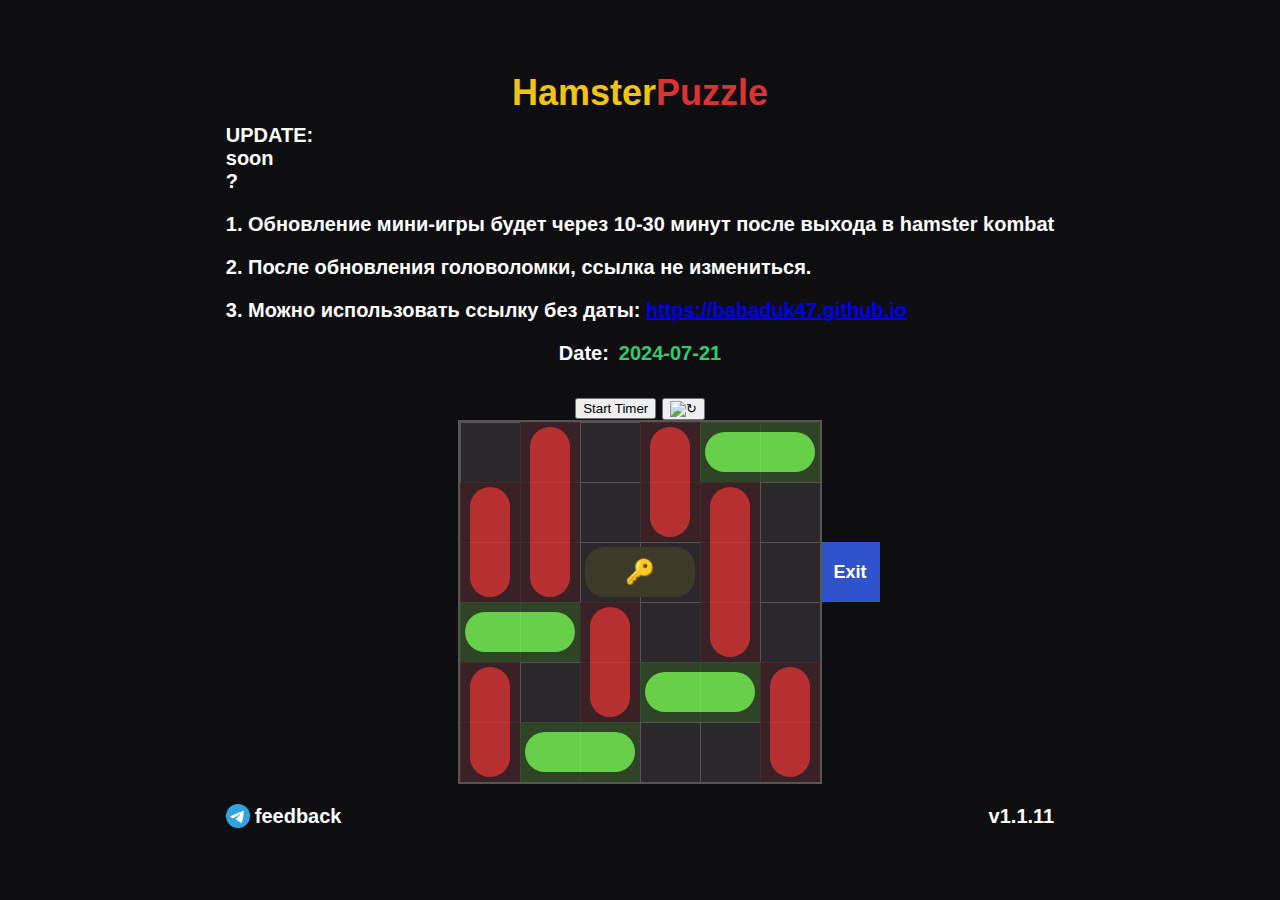
==== index.html @ 1330edd0 "v1.1.11 - fix name" ====
<!DOCTYPE html>
<html lang="en">
<head>
    <meta charset="UTF-8">
    <meta name="viewport" content="width=device-width, initial-scale=1.0">
    <title>Hamster Puzzle</title>
    <link rel="stylesheet" href="style.css?v1.1.11">
    <link rel="shortcut icon" href="favicon.ico" type="image/x-icon">
    <link rel="icon" href="favicon.ico" type="image/x-icon">
    <meta name="keywords" content="hamster kombat, ключ, мини-игра, тренировка, головоломка, хомяк">
    <meta name="robots" content="index, follow">
    <meta name="title" content="Мини-игра в Hamster Kombat">
    <meta property="og:title" content="Hamster Puzzle">
    <meta property="og:site_name" content="Hamster Puzzle">
    <meta property="og:type" content="website">
    <meta property="og:url" content="https://babaduk47.github.io">
    <meta property="og:description" content="В Hamster Kombat появилась головоломка, за решение которой можно получить ключ.">
    <meta property="og:image" content="https://babaduk47.github.io/humster-puzzle.png">
    <meta name="description" content="В Hamster Kombat появилась головоломка, за решение которой можно получить ключ.">
</head>
<script async src="https://www.googletagmanager.com/gtag/js?id=G-BL7SQ719F9"></script>
<script>
    window.dataLayer = window.dataLayer || [];

    function gtag() {
        dataLayer.push(arguments);
    }

    gtag('js', new Date());

    gtag('config', 'G-BL7SQ719F9');
</script>
<body>
<div class="container">
    <div id="game-container">
        <div class="caption">
            <div id="caption-hamster">Hamster</div>
            <div id="caption-puzzle">Puzzle</div>
        </div>
        <div id="update-puzzle">
            <div id="update-puzzle-label">UPDATE:</div>
            <span id="update-puzzle-time">soon</span>
            <div class="tooltip" tabindex="0">
                <div class="tooltip-symbol">?</div>
                <div class="tooltiptext">
                    <p>1. Обновление мини-игры будет через <span class="important">10-30</span> минут после выхода в hamster kombat</p>
                    <p>2. После обновления головоломки, ссылка <span class="important">не измениться.</span></p>
                    <p>3. Можно использовать ссылку без даты: <a href="https://babaduk47.github.io">https://babaduk47.github.io</a></p>
                </div>
            </div>
        </div>
        <div class="date-wraper">
            <div id="date-label">Date:</div>
            <div id="date-display"></div>
        </div>

        <div class="controls">
            <button class="button" id="timerButton">Start Timer</button>
            <button class="button" id="refreshButton"><img src="refresh-icon.png" alt="↻"></button>
        </div>

        <div id="grid"></div>
        <div class="footer">
            <div id="footer-social">
                <a href="https://t.me/v_stasiuk47" target="_blank">
                    <img src="telegram-logo.jpeg" alt="telegram logo">
                    feedback
                </a>
            </div>
            <div id="footer-version">v1.1.11</div>
        </div>
    </div>
</div>
<script src="script.js?v1.1.11"></script>
</body>
</html>
---- style.css ----
body {
    display: flex;
    justify-content: center;
    align-items: center;
    height: 100vh;
    margin: 0;
    background-color: #0e0e10;
    font-family: "Roboto", sans-serif;
}

#game-container {
    display: flex;
    justify-content: center;
    align-items: center;
    flex-direction: column;
    color: #fff;
    font-size: 20px;
    font-weight: bold;
}

#grid {
    display: grid;
    grid-template-columns: repeat(6, 60px);
    grid-template-rows: repeat(6, 60px);
    position: relative;
    border: 2px solid #555;
    background-color: #2B272D;
}

#grid::before {
    content: '';
    position: absolute;
    top: 0;
    left: 0;
    width: 100%;
    height: 100%;
    background-image: linear-gradient(#555 1px, transparent 1px), linear-gradient(to right, #555 1px, transparent 1px);
    background-size: 60px 60px;
    pointer-events: none;
}

.block {
    color: white;
    font-weight: bold;
    cursor: pointer;
    position: absolute;
    display: flex;
    justify-content: center;
    align-items: center;
    box-sizing: border-box;
    opacity: 0.8;
}

.block.horizontal {
    padding: 10px 5px;
}

.block.vertical {
    padding: 5px 10px;
}

.block-child {
    opacity: 1;
    width: 100%;
    height: 100%;
    border-radius: 20px;
    display: flex;
    justify-content: center;
    align-items: center;
    font-size: 24px;
    -webkit-user-select: none; /* Chrome/Safari */
    -moz-user-select: none; /* Firefox */
    -ms-user-select: none; /* IE/Edge */
    user-select: none; /* Стандартный синтаксис */
}

.red {
    background-color: #3E2025;
}

.red .block-child {
    background-color: #D93334;
}

.green {
    background-color: #304C26;
}

.green .block-child {
    background-color: #77FB4F;
}

.key .block-child {
    background-color: #3E3A29;
}

.key {
    border-radius: 20px;
    display: flex;
    justify-content: center;
    align-items: center;
    font-size: 24px;
    background-color: transparent;
    padding: 5px;
    box-sizing: border-box;
}

.exit {
    width: 60px;
    height: 60px;
    background-color: #2e53cc;
    position: absolute;
    z-index: -1;
    display: flex;
    justify-content: center;
    align-items: center;
    font-size: 18px;
    color: #fff;
    font-weight: bold;
}

#date-display {
    color: #2ecc71;
    padding-left: 10px;
}

.date-wraper {
    display: flex;
    align-items: center;
    margin-bottom: 30px;
}

.caption {
    display: flex;
    align-items: center;
    margin-bottom: 10px;
    font-size: 36px;
}

#caption-hamster {
    color: #f1c40f;

    font-weight: bold;
}

#caption-puzzle {
    color: #D93334;
}

.footer {
    display: flex;
    width: 100%;
    margin-top: 20px;
    justify-content: space-between;
    align-items: center;
}

#footer-social {
    display: flex;
}

#footer-social img {
    width: 24px;
    height: 24px;
    margin-right: 5px;
    border-radius: 50px;
}

#footer-social a {
    display: flex;
    align-items: center;
    color: inherit;
    text-decoration: none;
    background: none;
    border: none;
    outline: none;
}
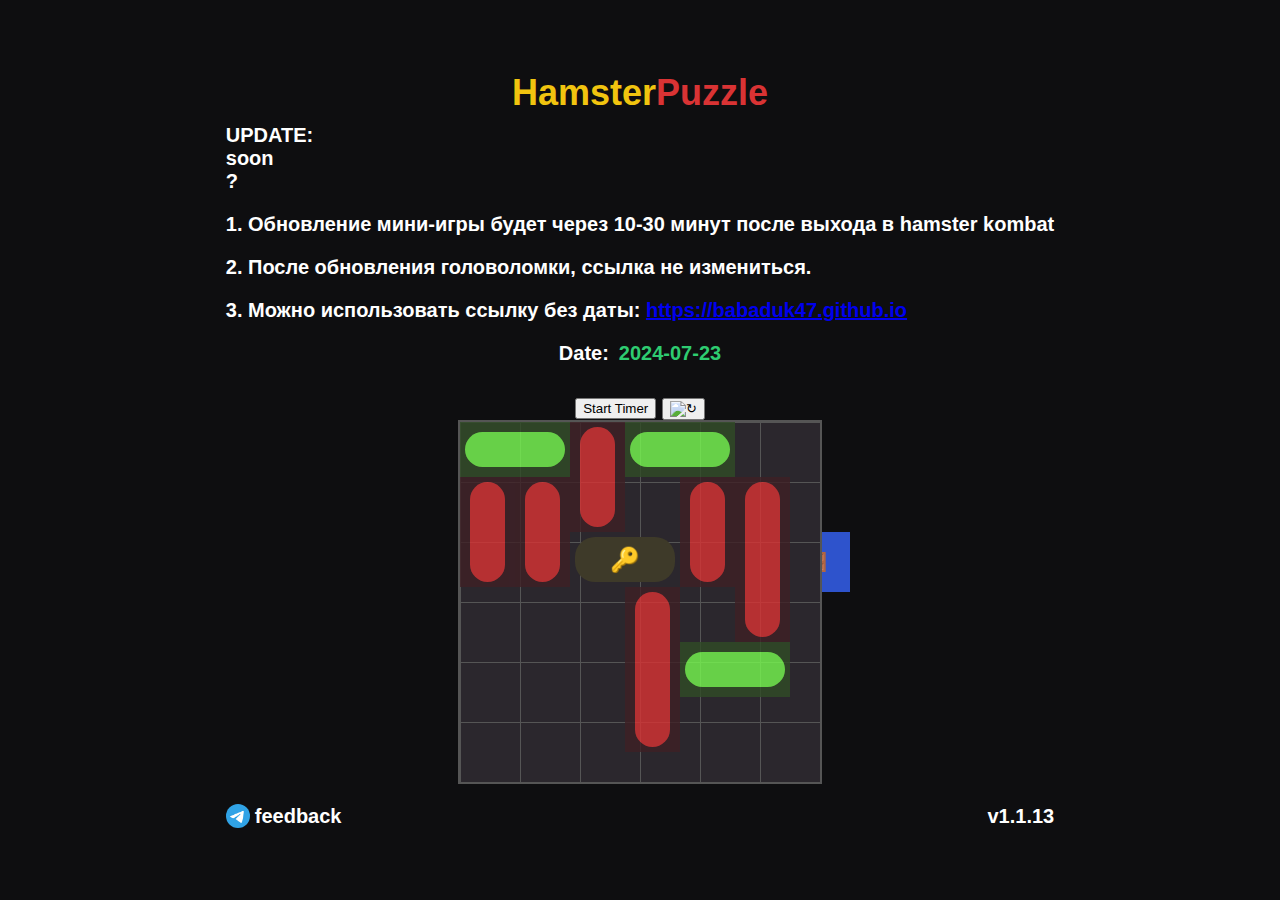
==== commit ab91e2b0: "upd" ====
--- a/index.html
+++ b/index.html
@@ -4,7 +4,7 @@
     <meta charset="UTF-8">
     <meta name="viewport" content="width=device-width, initial-scale=1.0">
     <title>Hamster Puzzle</title>
-    <link rel="stylesheet" href="style.css?v1.1.11">
+    <link rel="stylesheet" href="style.css?v1.1.13">
     <link rel="shortcut icon" href="favicon.ico" type="image/x-icon">
     <link rel="icon" href="favicon.ico" type="image/x-icon">
     <meta name="keywords" content="hamster kombat, ключ, мини-игра, тренировка, головоломка, хомяк">
@@ -67,10 +67,10 @@
                     feedback
                 </a>
             </div>
-            <div id="footer-version">v1.1.11</div>
+            <div id="footer-version">v1.1.13</div>
         </div>
     </div>
 </div>
-<script src="script.js?v1.1.11"></script>
+<script src="script.js?v1.1.13"></script>
 </body>
 </html>
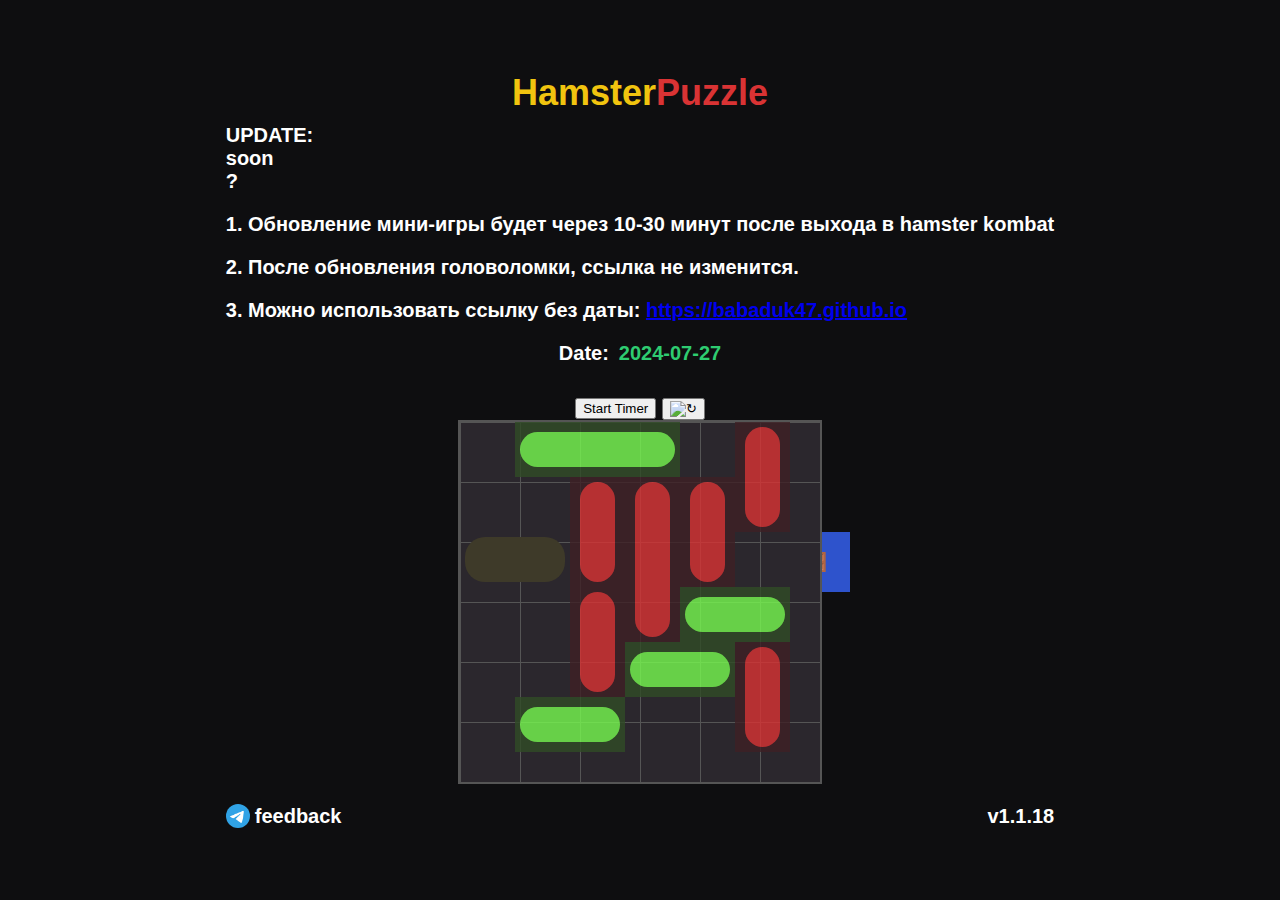
==== commit 01773e66: "v1.1.18 - add map "2024-07-27"" ====
--- a/index.html
+++ b/index.html
@@ -4,19 +4,19 @@
     <meta charset="UTF-8">
     <meta name="viewport" content="width=device-width, initial-scale=1.0">
     <title>Hamster Puzzle</title>
-    <link rel="stylesheet" href="style.css?v1.1.13">
+    <link rel="stylesheet" href="style.css?v1.1.18">
     <link rel="shortcut icon" href="favicon.ico" type="image/x-icon">
     <link rel="icon" href="favicon.ico" type="image/x-icon">
-    <meta name="keywords" content="hamster kombat, ключ, мини-игра, тренировка, головоломка, хомяк">
+    <meta name="keywords" content="hamster kombat, ключ, мини-игра, тренировка, головоломка, хомяк, хамстер">
     <meta name="robots" content="index, follow">
     <meta name="title" content="Мини-игра в Hamster Kombat">
     <meta property="og:title" content="Hamster Puzzle">
     <meta property="og:site_name" content="Hamster Puzzle">
     <meta property="og:type" content="website">
     <meta property="og:url" content="https://babaduk47.github.io">
-    <meta property="og:description" content="В Hamster Kombat появилась головоломка, за решение которой можно получить ключ.">
+    <meta property="og:description" content="В Hamster Kombat появилась головоломка, за решение которой можно получить ключ. Потренируйся что бы забрать награду.">
     <meta property="og:image" content="https://babaduk47.github.io/humster-puzzle.png">
-    <meta name="description" content="В Hamster Kombat появилась головоломка, за решение которой можно получить ключ.">
+    <meta name="description" content="В Hamster Kombat появилась головоломка, за решение которой можно получить ключ. Потренируйся что бы забрать награду.">
 </head>
 <script async src="https://www.googletagmanager.com/gtag/js?id=G-BL7SQ719F9"></script>
 <script>
@@ -30,7 +30,7 @@
 
     gtag('config', 'G-BL7SQ719F9');
 </script>
-<body>
+<body class="hamster-theme">
 <div class="container">
     <div id="game-container">
         <div class="caption">
@@ -44,7 +44,7 @@
                 <div class="tooltip-symbol">?</div>
                 <div class="tooltiptext">
                     <p>1. Обновление мини-игры будет через <span class="important">10-30</span> минут после выхода в hamster kombat</p>
-                    <p>2. После обновления головоломки, ссылка <span class="important">не измениться.</span></p>
+                    <p>2. После обновления головоломки, ссылка <span class="important">не изменится.</span></p>
                     <p>3. Можно использовать ссылку без даты: <a href="https://babaduk47.github.io">https://babaduk47.github.io</a></p>
                 </div>
             </div>
@@ -67,10 +67,10 @@
                     feedback
                 </a>
             </div>
-            <div id="footer-version">v1.1.13</div>
+            <div id="footer-version">v1.1.18</div>
         </div>
     </div>
 </div>
-<script src="script.js?v1.1.13"></script>
+<script src="script.js?v1.1.18"></script>
 </body>
 </html>
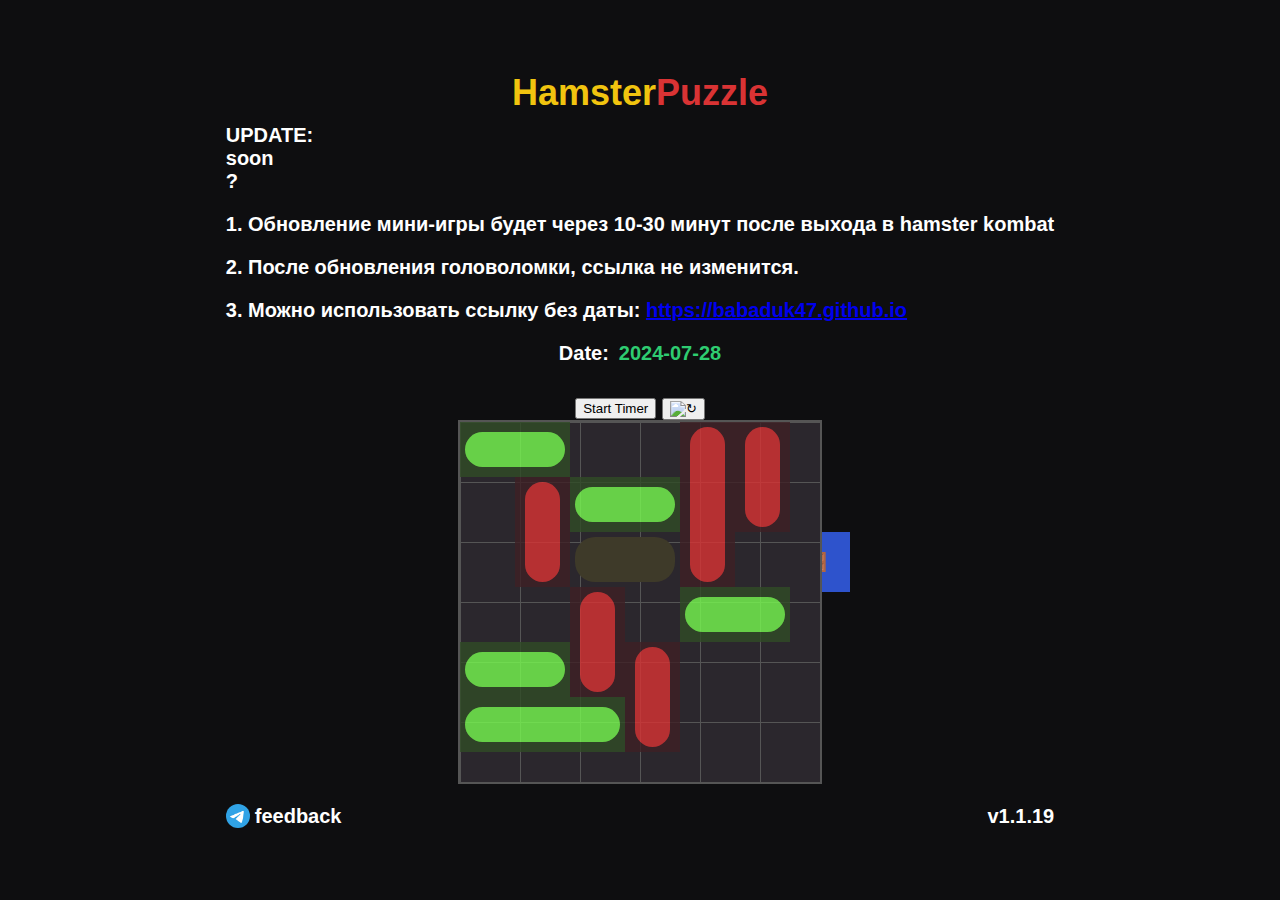
==== commit de775c46: "v1.1.19 - add map "2024-07-28"" ====
--- a/index.html
+++ b/index.html
@@ -4,7 +4,7 @@
     <meta charset="UTF-8">
     <meta name="viewport" content="width=device-width, initial-scale=1.0">
     <title>Hamster Puzzle</title>
-    <link rel="stylesheet" href="style.css?v1.1.18">
+    <link rel="stylesheet" href="style.css?v1.1.19">
     <link rel="shortcut icon" href="favicon.ico" type="image/x-icon">
     <link rel="icon" href="favicon.ico" type="image/x-icon">
     <meta name="keywords" content="hamster kombat, ключ, мини-игра, тренировка, головоломка, хомяк, хамстер">
@@ -67,10 +67,10 @@
                     feedback
                 </a>
             </div>
-            <div id="footer-version">v1.1.18</div>
+            <div id="footer-version">v1.1.19</div>
         </div>
     </div>
 </div>
-<script src="script.js?v1.1.18"></script>
+<script src="script.js?v1.1.19"></script>
 </body>
 </html>
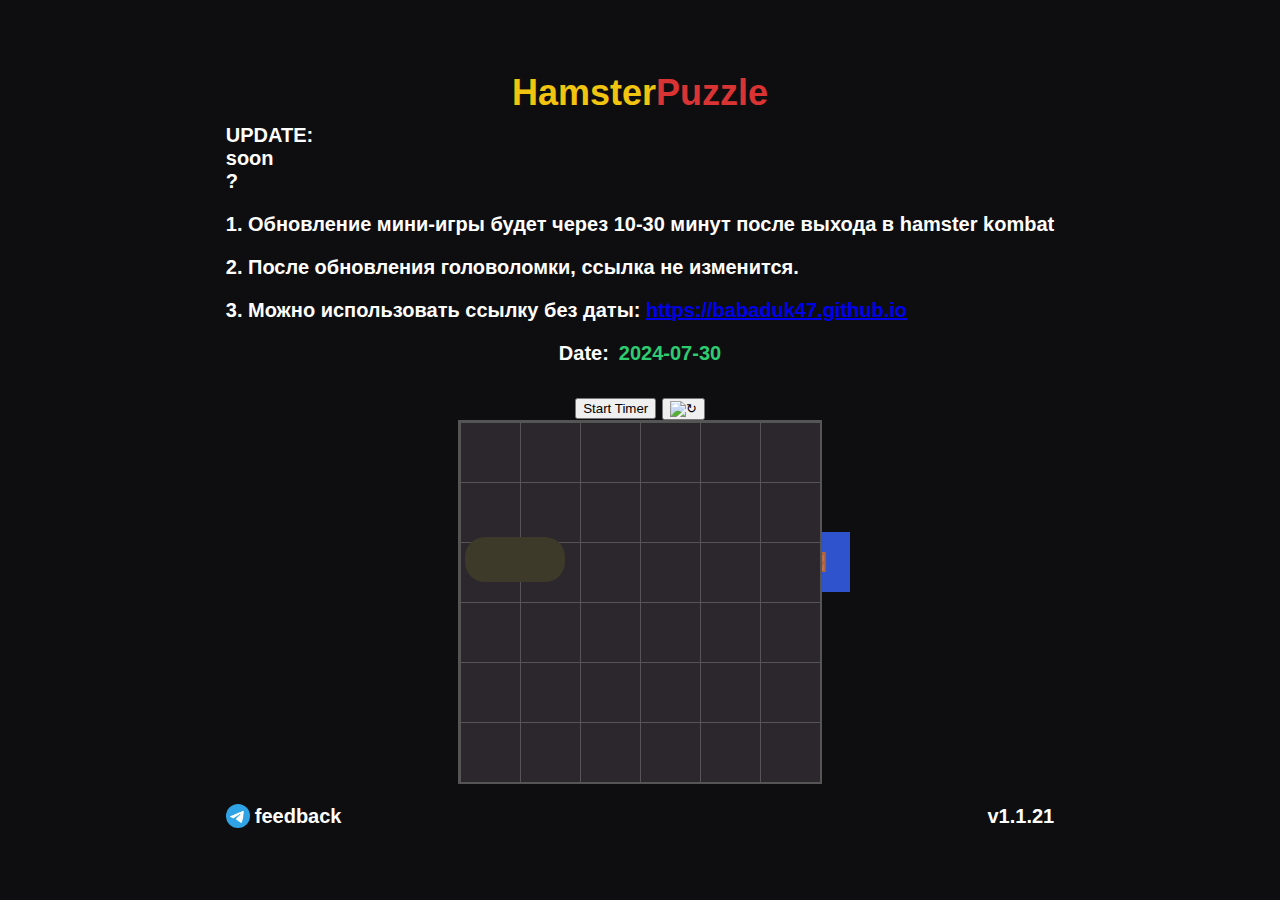
==== commit 5fe92875: "v1.1.21 - add map "2024-07-30"" ====
--- a/index.html
+++ b/index.html
@@ -4,7 +4,7 @@
     <meta charset="UTF-8">
     <meta name="viewport" content="width=device-width, initial-scale=1.0">
     <title>Hamster Puzzle</title>
-    <link rel="stylesheet" href="style.css?v1.1.19">
+    <link rel="stylesheet" href="style.css?v1.1.21">
     <link rel="shortcut icon" href="favicon.ico" type="image/x-icon">
     <link rel="icon" href="favicon.ico" type="image/x-icon">
     <meta name="keywords" content="hamster kombat, ключ, мини-игра, тренировка, головоломка, хомяк, хамстер">
@@ -67,10 +67,10 @@
                     feedback
                 </a>
             </div>
-            <div id="footer-version">v1.1.19</div>
+            <div id="footer-version">v1.1.21</div>
         </div>
     </div>
 </div>
-<script src="script.js?v1.1.19"></script>
+<script src="script.js?v1.1.21"></script>
 </body>
 </html>
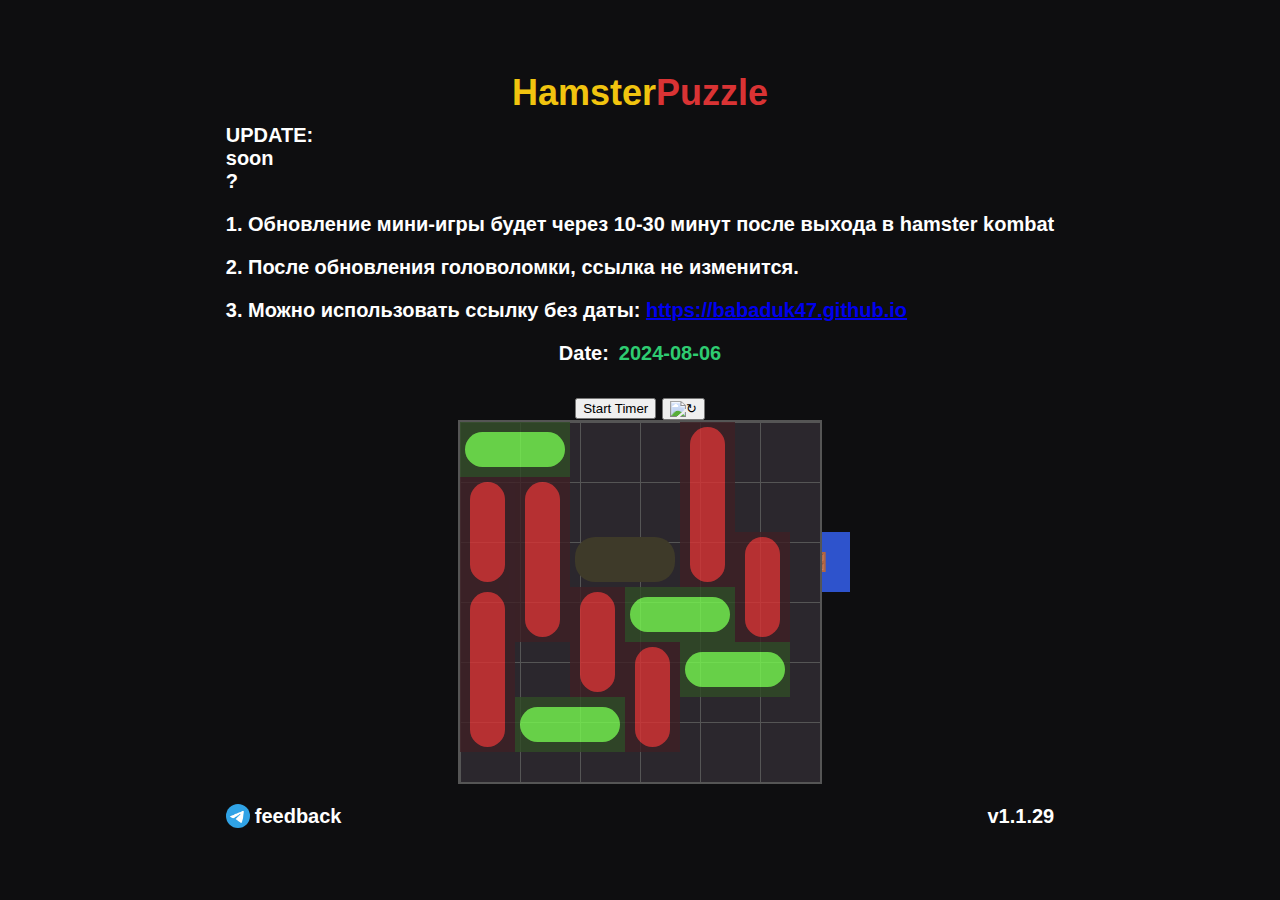
==== commit f0752b43: "v1.1.29 - add map "2024-08-06"" ====
--- a/index.html
+++ b/index.html
@@ -4,12 +4,12 @@
     <meta charset="UTF-8">
     <meta name="viewport" content="width=device-width, initial-scale=1.0">
     <title>Hamster Puzzle</title>
-    <link rel="stylesheet" href="style.css?v1.1.21">
+    <link rel="stylesheet" href="style.css?v1.1.29">
     <link rel="shortcut icon" href="favicon.ico" type="image/x-icon">
     <link rel="icon" href="favicon.ico" type="image/x-icon">
-    <meta name="keywords" content="hamster kombat, ключ, мини-игра, тренировка, головоломка, хомяк, хамстер">
+    <meta name="keywords" content="hamster kombat, ключ, мини-игра, тренировка, головоломка, хомяк, хамстер, август">
     <meta name="robots" content="index, follow">
-    <meta name="title" content="Мини-игра в Hamster Kombat">
+    <meta name="title" content="Мини-игра в Hamster Kombat 6 августа">
     <meta property="og:title" content="Hamster Puzzle">
     <meta property="og:site_name" content="Hamster Puzzle">
     <meta property="og:type" content="website">
@@ -67,10 +67,10 @@
                     feedback
                 </a>
             </div>
-            <div id="footer-version">v1.1.21</div>
+            <div id="footer-version">v1.1.29</div>
         </div>
     </div>
 </div>
-<script src="script.js?v1.1.21"></script>
+<script src="script.js?v1.1.29"></script>
 </body>
 </html>
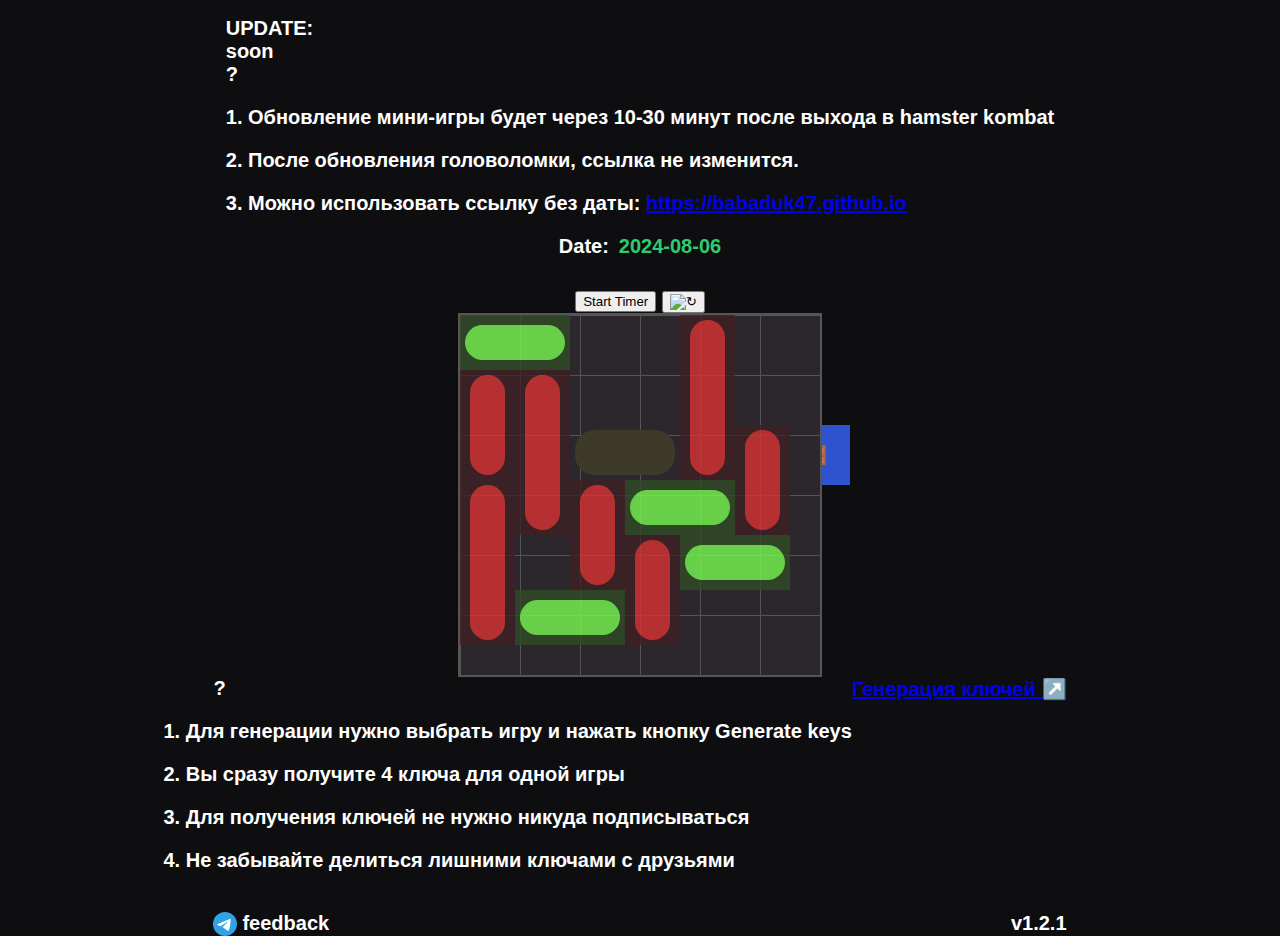
==== commit c50453e7: "upd icon" ====
--- a/index.html
+++ b/index.html
@@ -4,7 +4,7 @@
     <meta charset="UTF-8">
     <meta name="viewport" content="width=device-width, initial-scale=1.0">
     <title>Hamster Puzzle</title>
-    <link rel="stylesheet" href="style.css?v1.1.29">
+    <link rel="stylesheet" href="style.css?v1.2.1">
     <link rel="shortcut icon" href="favicon.ico" type="image/x-icon">
     <link rel="icon" href="favicon.ico" type="image/x-icon">
     <meta name="keywords" content="hamster kombat, ключ, мини-игра, тренировка, головоломка, хомяк, хамстер, август">
@@ -60,6 +60,18 @@
         </div>
 
         <div id="grid"></div>
+        <div class="key-generator" style="display: flex">
+            <div class="tooltip" tabindex="0">
+                <div class="tooltip-symbol">?</div>
+                <div class="tooltiptext" style="margin-left: -50px; top: unset; bottom: 125%">
+                    <p>1. Для генерации нужно <span class="important">выбрать игру</span> и нажать кнопку <span class="important">Generate keys</span></p>
+                    <p>2. Вы сразу получите <span class="important">4 ключа</span> для одной игры</p>
+                    <p>3. Для получения ключей <span class="important">не нужно</span> никуда подписываться</p>
+                    <p>4. Не забывайте делиться лишними ключами с <span class="important">друзьями</span></p>
+                </div>
+            </div>
+            <a class="key-generator-link" href="keys/keys.html">Генерация ключей ↗️</a>
+        </div>
         <div class="footer">
             <div id="footer-social">
                 <a href="https://t.me/v_stasiuk47" target="_blank">
@@ -67,10 +79,10 @@
                     feedback
                 </a>
             </div>
-            <div id="footer-version">v1.1.29</div>
+            <div id="footer-version">v1.2.1</div>
         </div>
     </div>
 </div>
-<script src="script.js?v1.1.29"></script>
+<script src="script.js?v1.2.1"></script>
 </body>
 </html>
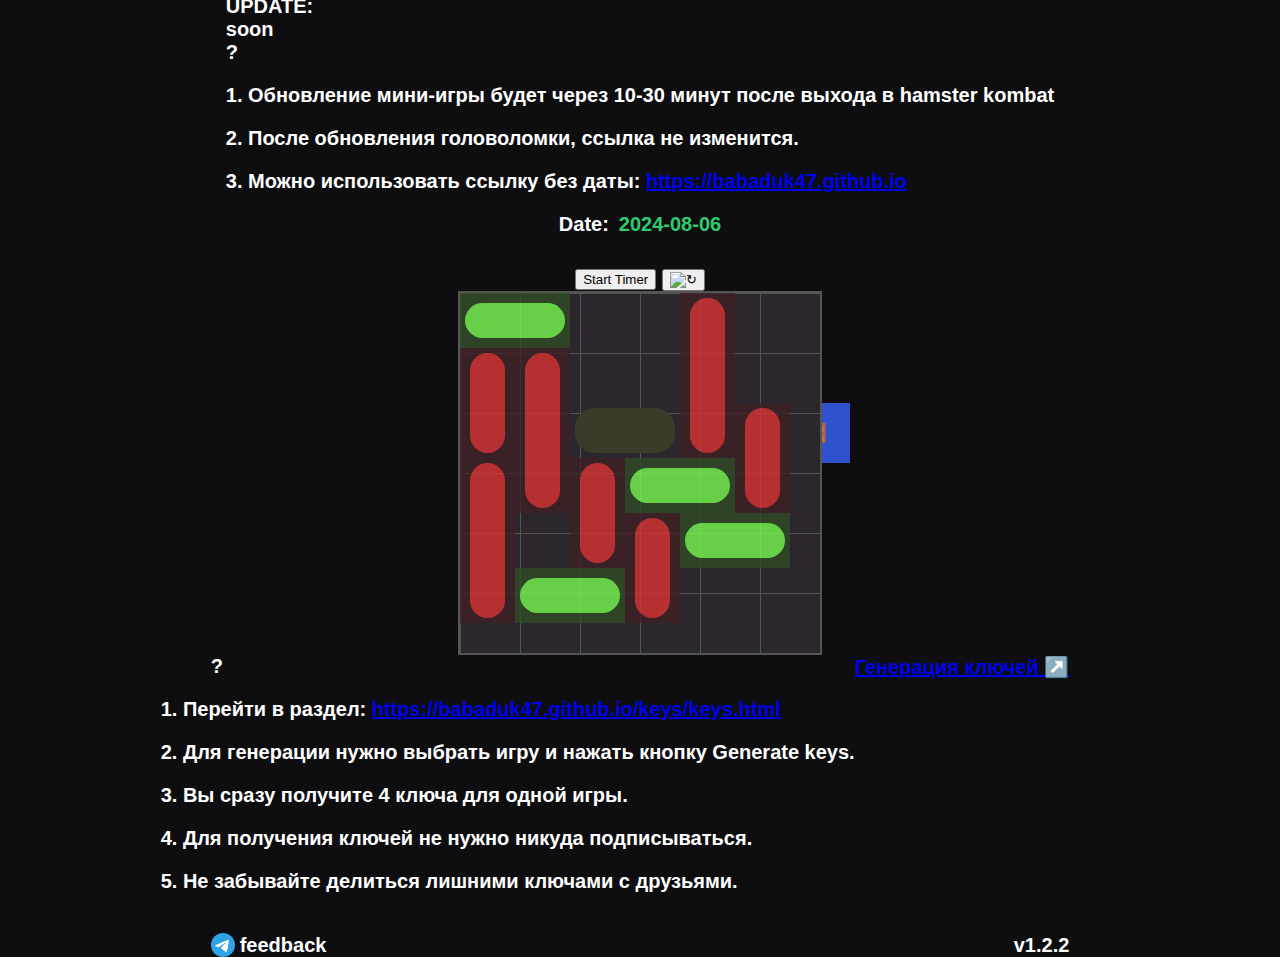
==== commit 1af6a304: "v1.2.1 - fix bad login" ====
--- a/index.html
+++ b/index.html
@@ -4,7 +4,7 @@
     <meta charset="UTF-8">
     <meta name="viewport" content="width=device-width, initial-scale=1.0">
     <title>Hamster Puzzle</title>
-    <link rel="stylesheet" href="style.css?v1.2.1">
+    <link rel="stylesheet" href="style.css?v1.2.2">
     <link rel="shortcut icon" href="favicon.ico" type="image/x-icon">
     <link rel="icon" href="favicon.ico" type="image/x-icon">
     <meta name="keywords" content="hamster kombat, ключ, мини-игра, тренировка, головоломка, хомяк, хамстер, август">
@@ -64,10 +64,11 @@
             <div class="tooltip" tabindex="0">
                 <div class="tooltip-symbol">?</div>
                 <div class="tooltiptext" style="margin-left: -50px; top: unset; bottom: 125%">
-                    <p>1. Для генерации нужно <span class="important">выбрать игру</span> и нажать кнопку <span class="important">Generate keys</span></p>
-                    <p>2. Вы сразу получите <span class="important">4 ключа</span> для одной игры</p>
-                    <p>3. Для получения ключей <span class="important">не нужно</span> никуда подписываться</p>
-                    <p>4. Не забывайте делиться лишними ключами с <span class="important">друзьями</span></p>
+                    <p>1. Перейти в раздел:  <a href="https://babaduk47.github.io/keys/keys.html">https://babaduk47.github.io/keys/keys.html</a></p>
+                    <p>2. Для генерации нужно <span class="important">выбрать игру</span> и нажать кнопку <span class="important">Generate keys</span>.</p>
+                    <p>3. Вы сразу получите <span class="important">4 ключа</span> для одной игры.</p>
+                    <p>4. Для получения ключей <span class="important">не нужно</span> никуда подписываться.</p>
+                    <p>5. Не забывайте делиться лишними ключами с <span class="important">друзьями.</span></p>
                 </div>
             </div>
             <a class="key-generator-link" href="keys/keys.html">Генерация ключей ↗️</a>
@@ -79,10 +80,10 @@
                     feedback
                 </a>
             </div>
-            <div id="footer-version">v1.2.1</div>
+            <div id="footer-version">v1.2.2</div>
         </div>
     </div>
 </div>
-<script src="script.js?v1.2.1"></script>
+<script src="script.js?v1.2.2"></script>
 </body>
 </html>
